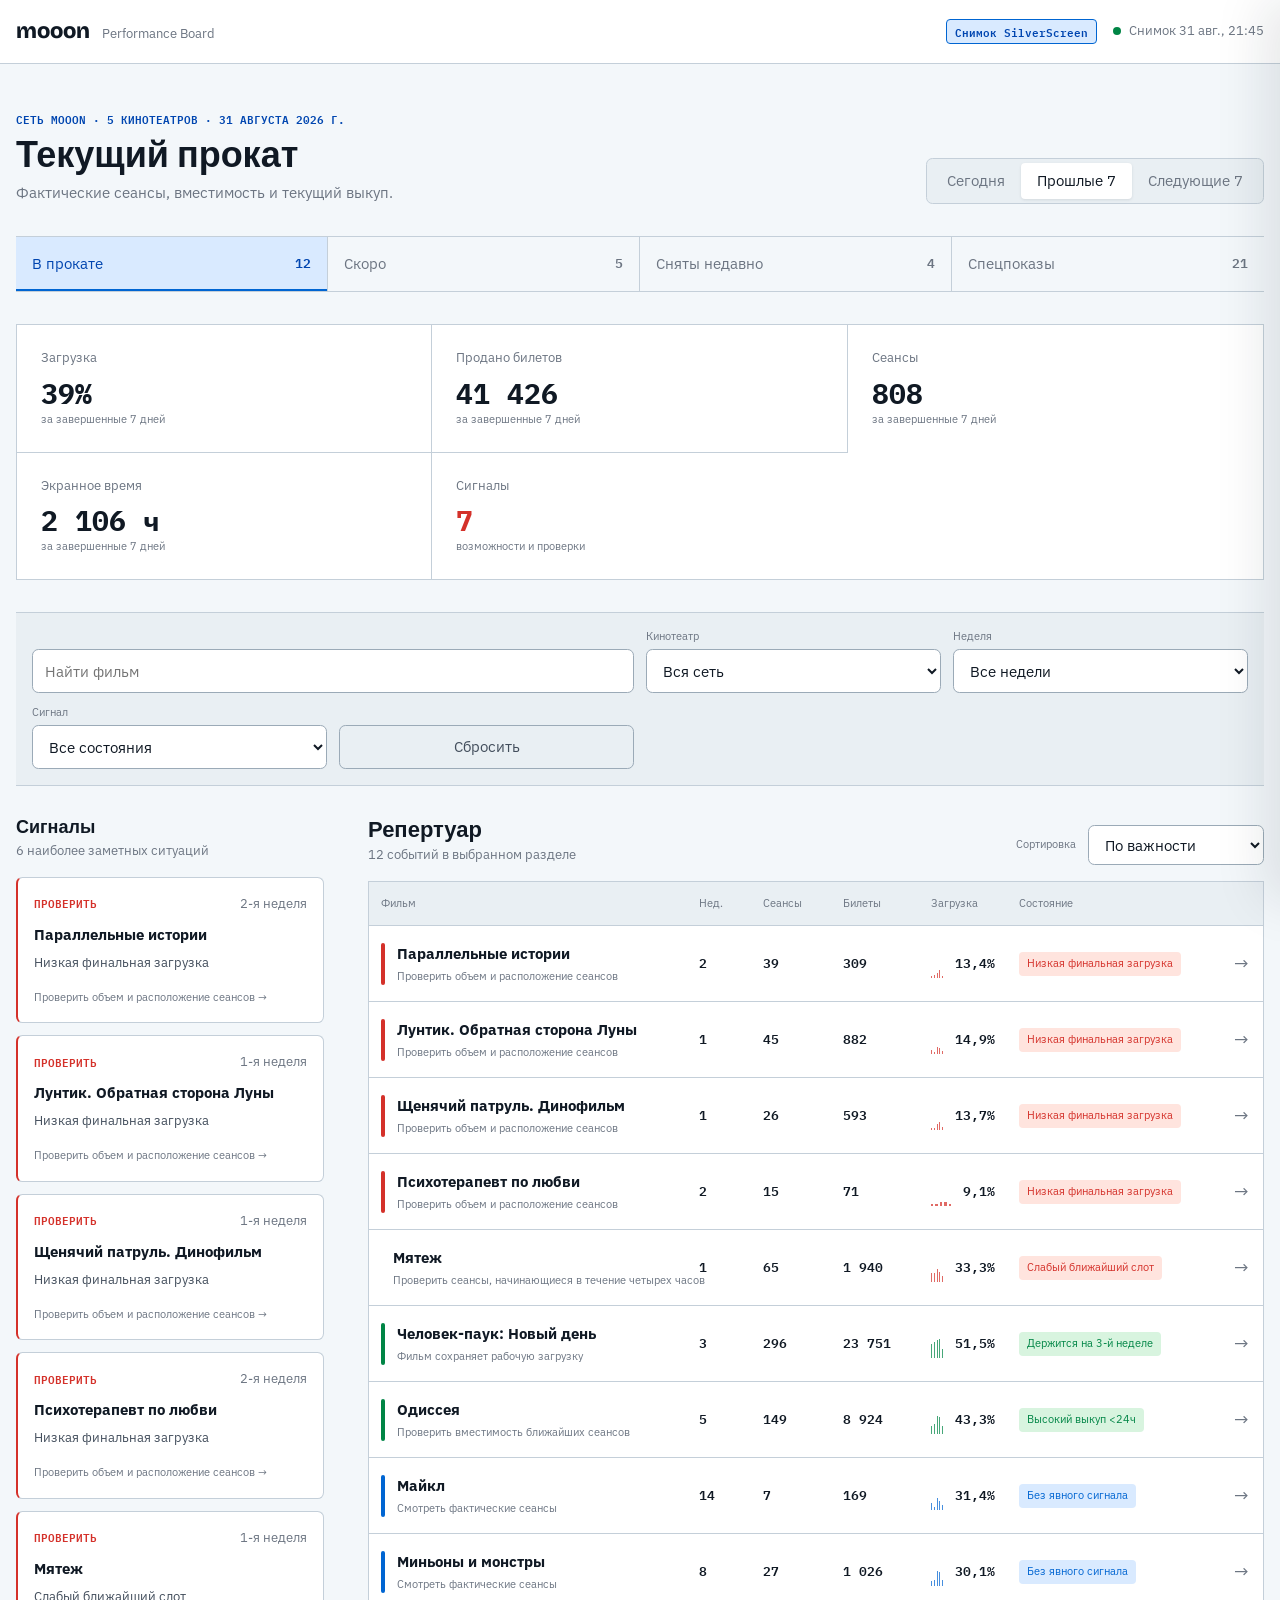
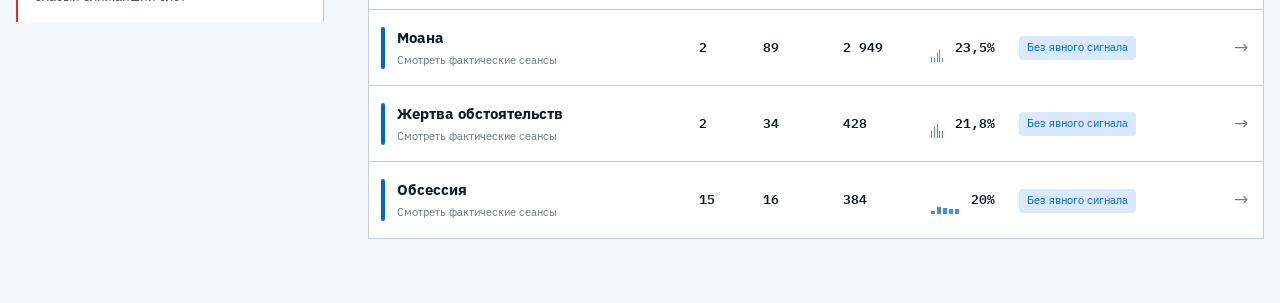
==== performance-board/index.html @ a85bedb2 "Publish current performance board" ====
<!doctype html>
<html lang="ru">
  <head>
    <meta charset="utf-8">
    <meta name="viewport" content="width=device-width,initial-scale=1,viewport-fit=cover">
    <meta name="robots" content="noindex,nofollow,noarchive">
    <meta name="theme-color" content="#f3f6f8">
    <link rel="icon" href="data:,">
    <title>Current Performance Board · mooon</title>
    <link rel="stylesheet" href="styles.css">
  </head>
  <body data-data-url="data/board.json">
    <header class="topbar">
      <a class="brand" href="./" aria-label="mooon · Current Performance Board">
        <strong>mooon</strong>
        <span>Performance Board</span>
      </a>
      <div class="topbar__context">
        <span class="demo-label">Снимок SilverScreen</span>
        <span class="freshness" id="freshness"><i aria-hidden="true"></i><span>Загрузка данных…</span></span>
      </div>
    </header>

    <main id="app" class="app-shell">
      <section id="board-view" class="view" aria-labelledby="board-title">
        <header class="page-head">
          <div>
            <p class="scope-line" id="scope-line">Сеть mooon · загрузка данных</p>
            <h1 id="board-title">Текущий прокат</h1>
            <p id="board-description">Фактические сеансы, вместимость и текущий выкуп.</p>
          </div>
          <div class="period-switch" role="group" aria-label="Период отчета">
            <button type="button" data-period="today">Сегодня</button>
            <button class="is-active" type="button" data-period="7d">Прошлые 7</button>
            <button type="button" data-period="next">Следующие 7</button>
          </div>
        </header>

        <nav class="catalog-tabs" id="catalog-tabs" aria-label="Состояние репертуара"></nav>

        <section class="metric-strip" id="network-metrics" aria-label="Сводка сети"></section>

        <section class="filter-bar" aria-label="Фильтры репертуара">
          <label class="search-field">
            <span class="sr-only">Найти фильм</span>
            <input id="search-input" type="search" placeholder="Найти фильм">
          </label>
          <label>
            <span>Кинотеатр</span>
            <select id="cinema-filter"></select>
          </label>
          <label>
            <span>Неделя</span>
            <select id="week-filter">
              <option value="">Все недели</option>
              <option value="1">Премьеры</option>
              <option value="2">2-я неделя</option>
              <option value="3+">3-я и позже</option>
            </select>
          </label>
          <label>
            <span>Сигнал</span>
            <select id="signal-filter">
              <option value="">Все состояния</option>
              <option value="critical">Требует решения</option>
              <option value="opportunity">Возможность</option>
              <option value="watch">Наблюдать</option>
              <option value="stable">Стабильно</option>
            </select>
          </label>
          <button class="reset-button" id="reset-filters" type="button">Сбросить</button>
        </section>

        <div class="board-layout">
          <aside class="decision-rail" aria-labelledby="decisions-title">
            <header class="section-head section-head--compact">
              <div>
                <h2 id="decisions-title">Сигналы</h2>
                <p id="decision-count">—</p>
              </div>
            </header>
            <div id="decision-list" class="decision-list"></div>
          </aside>

          <section class="portfolio" aria-labelledby="portfolio-title">
            <header class="section-head">
              <div>
                <h2 id="portfolio-title">Репертуар</h2>
                <p id="portfolio-count">—</p>
              </div>
              <label class="sort-control">
                <span>Сортировка</span>
                <select id="sort-filter">
                  <option value="priority">По важности</option>
                  <option value="occupancy">По загрузке</option>
                  <option value="tickets">По билетам</option>
                  <option value="screenHours">По экранному времени</option>
                </select>
              </label>
            </header>
            <div class="portfolio-table" id="portfolio-table" aria-live="polite"></div>
          </section>
        </div>
      </section>

      <section id="film-view" class="view" hidden aria-labelledby="film-title">
        <button class="back-button" id="back-to-board" type="button"><span aria-hidden="true">←</span> Весь репертуар</button>
        <header class="film-head" id="film-head"></header>
        <section class="metric-strip metric-strip--film" id="film-metrics" aria-label="Показатели фильма"></section>

        <div class="film-layout">
          <div class="film-primary">
            <section class="analysis-section" aria-labelledby="trend-title">
              <header class="section-head">
                <div>
                  <h2 id="trend-title">Финальная загрузка</h2>
                  <p>Завершенные сеансы по дням</p>
                </div>
              </header>
              <div class="trend-chart" id="trend-chart"></div>
            </section>

            <section class="analysis-section" aria-labelledby="cinema-title">
              <header class="section-head">
                <div>
                  <h2 id="cinema-title">Где фильм работает</h2>
                  <p>Разница между площадками</p>
                </div>
              </header>
              <div class="cinema-performance" id="cinema-performance"></div>
            </section>
          </div>

          <aside class="evidence-panel" aria-labelledby="evidence-title">
            <header class="section-head section-head--compact">
              <div>
                <h2 id="evidence-title">Вывод</h2>
                <p>Почему система это подсвечивает</p>
              </div>
            </header>
            <div id="evidence-content"></div>
          </aside>
        </div>

        <section class="analysis-section daypart-section" aria-labelledby="daypart-title">
          <header class="section-head">
            <div>
              <h2 id="daypart-title">Спрос по времени</h2>
              <p>Загрузка и объем сеансов по частям дня</p>
            </div>
          </header>
          <div class="daypart-grid" id="daypart-grid"></div>
        </section>

        <section class="analysis-section sessions-section" aria-labelledby="sessions-title">
          <header class="section-head">
            <div>
              <h2 id="sessions-title">Все сеансы</h2>
              <p id="sessions-caption">—</p>
            </div>
            <div class="session-tabs" role="tablist" aria-label="Состояние сеансов">
              <button class="is-active" type="button" data-session-state="all" role="tab">Все</button>
              <button type="button" data-session-state="upcoming" role="tab">Предстоящие</button>
              <button type="button" data-session-state="past" role="tab">Завершенные</button>
            </div>
          </header>
          <div class="session-table" id="session-table"></div>
        </section>
      </section>
    </main>

    <div class="drawer-backdrop" id="drawer-backdrop" hidden></div>
    <aside class="session-drawer" id="session-drawer" aria-labelledby="drawer-title" aria-hidden="true" inert>
      <header>
        <div>
          <span>Разбор сеанса</span>
          <h2 id="drawer-title">—</h2>
        </div>
        <button class="icon-button" id="close-drawer" type="button" aria-label="Закрыть">×</button>
      </header>
      <div id="drawer-content"></div>
    </aside>

    <script src="app.js"></script>
  </body>
</html>
---- performance-board/styles.css ----
/* Hallmark · pre-emit critique: P5 H5 E5 S5 R5 V5 */
/* Hallmark · genre: modern-minimal · macrostructure: Index-first control room · theme: operational ledger · tone: precise · anchor hue: cobalt · enrichment: none · nav: N9 · footer: none · contrast: pass (40–41) · slop: pass (42–45) · honest: pass (46, SilverScreen snapshot) · chrome: pass (47) · tokens: pass (48) · responsive: pass (34, 49–57) */
@import url("tokens.css");

* { box-sizing: border-box; }
[hidden] { display: none !important; }
html, body { overflow-x: clip; }
html { min-width: 320px; background: var(--color-paper); }
body {
  margin: 0;
  color: var(--color-ink);
  background: var(--color-paper);
  font: 400 var(--text-base)/1.45 var(--font-body);
  text-rendering: optimizeLegibility;
}
button, input, select { font: inherit; }
button, select { cursor: pointer; }
button:disabled, input:disabled, select:disabled { cursor: not-allowed; opacity: 0.55; }
button:focus-visible, input:focus-visible, select:focus-visible, [tabindex]:focus-visible {
  outline: var(--rule-strong) solid var(--color-focus);
  outline-offset: var(--space-3xs);
}
h1, h2, h3, p { margin-top: 0; }
h1, h2, h3 { min-width: 0; overflow-wrap: anywhere; font-style: normal; }
button { min-height: 2.75rem; transition: transform var(--dur-micro) var(--ease-out); }
button:active { transform: translateY(1px); }
button:disabled:active { transform: none; }
.sr-only { position: absolute; width: 1px; height: 1px; padding: 0; margin: -1px; overflow: clip; clip-path: inset(50%); white-space: nowrap; border: 0; }
.view { animation: view-in var(--dur-medium) var(--ease-out) both; }

.topbar {
  position: sticky;
  top: 0;
  z-index: var(--z-sticky);
  height: var(--topbar-height);
  display: flex;
  align-items: center;
  justify-content: space-between;
  gap: var(--space-md);
  padding-inline: max(var(--space-sm), calc((100% - var(--content-max)) / 2));
  background: var(--color-paper-raised);
  border-bottom: var(--rule-thin) solid var(--color-rule);
}
.brand { display: flex; align-items: baseline; gap: var(--space-xs); color: inherit; text-decoration: none; white-space: nowrap; }
.brand strong { font: 800 var(--text-lg)/1 var(--font-display); }
.brand span { color: var(--color-muted); font-size: var(--text-sm); }
.topbar__context { display: flex; align-items: center; gap: var(--space-sm); min-width: 0; }
.demo-label { padding: var(--space-3xs) var(--space-2xs); color: var(--color-accent-strong); background: var(--color-accent-soft); border: var(--rule-thin) solid var(--color-accent); border-radius: var(--radius-xs); font: 600 var(--text-xs)/1.4 var(--font-data); white-space: nowrap; }
.freshness { display: flex; align-items: center; gap: var(--space-2xs); color: var(--color-muted); font-size: var(--text-sm); white-space: nowrap; }
.freshness i { width: 0.5rem; height: 0.5rem; border-radius: 50%; background: var(--color-positive); }
.freshness.is-error i { background: var(--color-critical); }

.app-shell { width: min(calc(100% - 2rem), var(--content-max)); margin-inline: auto; padding: var(--space-xl) 0 var(--space-2xl); }
.page-head { display: flex; align-items: end; justify-content: space-between; gap: var(--space-lg); margin-bottom: var(--space-lg); }
.page-head h1 { margin-bottom: var(--space-2xs); font: 750 var(--text-2xl)/1 var(--font-display); }
.page-head p { margin-bottom: 0; color: var(--color-muted); }
.scope-line { margin-bottom: var(--space-xs) !important; color: var(--color-accent-strong) !important; font: 600 var(--text-xs)/1.3 var(--font-data); text-transform: uppercase; }
.period-switch, .session-tabs { display: inline-grid; grid-auto-flow: column; padding: var(--space-3xs); background: var(--color-paper-muted); border: var(--rule-thin) solid var(--color-rule); border-radius: var(--radius-sm); }
.period-switch button, .session-tabs button { min-height: 2.25rem; padding: 0 var(--space-sm); color: var(--color-muted); background: var(--color-transparent); border: 0; border-radius: var(--radius-xs); white-space: nowrap; transition: background-color var(--dur-short) var(--ease-out), color var(--dur-short) var(--ease-out), transform var(--dur-micro) var(--ease-out); }
.period-switch button:hover, .session-tabs button:hover { color: var(--color-ink); }
.period-switch button:active, .session-tabs button:active { transform: translateY(1px); }
.period-switch button.is-active, .session-tabs button.is-active { color: var(--color-ink); background: var(--color-paper-raised); box-shadow: 0 1px 3px var(--color-shadow); }

.catalog-tabs { display: grid; grid-template-columns: repeat(4, minmax(0, 1fr)); margin-bottom: var(--space-lg); border-top: var(--rule-thin) solid var(--color-rule); border-bottom: var(--rule-thin) solid var(--color-rule); }
.catalog-tab { display: flex; align-items: center; justify-content: space-between; gap: var(--space-sm); min-width: 0; padding: var(--space-sm); color: var(--color-muted); background: var(--color-transparent); border: 0; border-right: var(--rule-thin) solid var(--color-rule); white-space: nowrap; }
.catalog-tab:last-child { border-right: 0; }
.catalog-tab:hover { color: var(--color-ink); background: var(--color-paper-muted); }
.catalog-tab.is-active { color: var(--color-accent-strong); background: var(--color-accent-soft); box-shadow: inset 0 calc(var(--rule-strong) * -1) 0 var(--color-accent); }
.catalog-tab strong { font: 600 var(--text-sm)/1 var(--font-data); }

.metric-strip { display: grid; grid-template-columns: repeat(5, minmax(0, 1fr)); margin-bottom: var(--space-lg); background: var(--color-paper-raised); border: var(--rule-thin) solid var(--color-rule); }
.metric { min-width: 0; padding: var(--space-md); border-right: var(--rule-thin) solid var(--color-rule); }
.metric:last-child { border-right: 0; }
.metric-strip > .empty-state { grid-column: 1 / -1; }
.metric span, .metric small { display: block; color: var(--color-muted); }
.metric span { margin-bottom: var(--space-xs); font-size: var(--text-sm); }
.metric strong { display: block; margin-bottom: var(--space-3xs); font: 700 var(--text-xl)/1 var(--font-data); letter-spacing: 0; }
.metric small { font-size: var(--text-xs); }
.metric--critical strong { color: var(--color-critical); }

.filter-bar { display: grid; grid-template-columns: minmax(13rem, 1.5fr) repeat(3, minmax(10rem, 0.8fr)) auto; align-items: end; gap: var(--space-xs); margin-bottom: var(--space-lg); padding: var(--space-sm); background: var(--color-paper-muted); border-top: var(--rule-thin) solid var(--color-rule); border-bottom: var(--rule-thin) solid var(--color-rule); }
.filter-bar label { display: grid; gap: var(--space-3xs); min-width: 0; }
.filter-bar label > span { color: var(--color-muted); font-size: var(--text-xs); }
.filter-bar input, .filter-bar select, .sort-control select { width: 100%; min-width: 0; height: 2.75rem; padding: 0 var(--space-xs); color: var(--color-ink); background: var(--color-paper-raised); border: var(--rule-thin) solid var(--color-rule-strong); border-radius: var(--radius-sm); }
.filter-bar input:hover, .filter-bar select:hover, .sort-control select:hover { border-color: var(--color-accent); }
.search-field { align-self: end; }
.reset-button { padding: 0 var(--space-sm); color: var(--color-ink-soft); background: var(--color-transparent); border: var(--rule-thin) solid var(--color-rule-strong); border-radius: var(--radius-sm); white-space: nowrap; transition: border-color var(--dur-short) var(--ease-out), color var(--dur-short) var(--ease-out), transform var(--dur-micro) var(--ease-out); }
.reset-button:hover { color: var(--color-accent-strong); border-color: var(--color-accent); }
.reset-button:active { transform: translateY(1px); }

.board-layout { display: grid; grid-template-columns: var(--rail-width) minmax(0, 1fr); align-items: start; gap: var(--space-lg); }
.decision-rail { position: sticky; top: calc(var(--topbar-height) + var(--space-sm)); max-height: calc(100vh - var(--topbar-height) - var(--space-lg)); overflow: auto; padding-right: var(--space-xs); scrollbar-width: thin; }
.section-head { display: flex; align-items: end; justify-content: space-between; gap: var(--space-md); margin-bottom: var(--space-sm); }
.section-head h2 { margin-bottom: var(--space-3xs); font: 700 var(--text-lg)/1.1 var(--font-display); }
.section-head p { margin-bottom: 0; color: var(--color-muted); font-size: var(--text-sm); }
.section-head--compact h2 { font-size: var(--text-md); }
.decision-list { display: grid; gap: var(--space-xs); }
.decision-item { width: 100%; min-height: 0; padding: var(--space-sm); text-align: left; color: var(--color-ink); background: var(--color-paper-raised); border: var(--rule-thin) solid var(--color-rule); border-left: var(--rule-strong) solid var(--signal-color); border-radius: var(--radius-sm); transition: border-color var(--dur-short) var(--ease-out), transform var(--dur-micro) var(--ease-out); }
.decision-item:hover { border-color: var(--signal-color); }
.decision-item:active { transform: translateY(1px); }
.decision-item__meta { display: flex; align-items: center; justify-content: space-between; gap: var(--space-sm); margin-bottom: var(--space-xs); }
.decision-item__meta span { color: var(--signal-color); font: 600 var(--text-xs)/1.2 var(--font-data); text-transform: uppercase; }
.decision-item__meta small { color: var(--color-muted); }
.decision-item strong { display: block; margin-bottom: var(--space-2xs); font-size: var(--text-base); }
.decision-item p { margin-bottom: var(--space-xs); color: var(--color-ink-soft); font-size: var(--text-sm); }
.decision-item__action { color: var(--color-muted); font-size: var(--text-xs); }

.portfolio { min-width: 0; }
.sort-control { display: flex; align-items: center; gap: var(--space-xs); }
.sort-control span { color: var(--color-muted); font-size: var(--text-xs); }
.sort-control select { width: 11rem; height: 2.5rem; }
.portfolio-table { min-width: 0; background: var(--color-paper-raised); border: var(--rule-thin) solid var(--color-rule); }
.table-row { display: grid; grid-template-columns: minmax(13rem, 1.7fr) 4.5rem 5.5rem 6.5rem 6.5rem 5.5rem minmax(8.5rem, 1fr) 2.75rem; align-items: center; min-height: 4.75rem; border-bottom: var(--rule-thin) solid var(--color-rule); }
.table-row:last-child { border-bottom: 0; }
.table-row--head { min-height: 2.75rem; color: var(--color-muted); background: var(--color-paper-muted); font-size: var(--text-xs); }
.table-row > * { min-width: 0; padding: var(--space-xs); }
.table-row--film { position: relative; cursor: pointer; transition: background-color var(--dur-short) var(--ease-out); }
.table-row--film:hover, .table-row--film:focus-visible { background: var(--color-accent-soft); }
.film-cell { display: flex; align-items: center; gap: var(--space-xs); }
.signal-bar { width: 0.25rem; align-self: stretch; min-height: 2.5rem; background: var(--signal-color); border-radius: var(--radius-xs); }
.film-cell strong, .film-cell span { display: block; overflow: hidden; text-overflow: ellipsis; white-space: nowrap; }
.film-cell span { margin-top: var(--space-3xs); color: var(--color-muted); font-size: var(--text-xs); }
.data-cell { font: 600 var(--text-sm)/1.2 var(--font-data); }
.data-cell small { display: block; margin-top: var(--space-3xs); color: var(--color-muted); font: 400 var(--text-xs)/1.2 var(--font-body); }
.trend-cell { display: flex; align-items: center; gap: var(--space-xs); }
.mini-trend { display: flex; align-items: end; gap: 2px; width: 3rem; height: 1.75rem; }
.mini-trend i { flex: 1; min-height: 2px; height: var(--bar); background: var(--signal-color); opacity: 0.72; }
.signal-pill { display: inline-flex; align-items: center; max-width: 100%; padding: var(--space-3xs) var(--space-2xs); color: var(--signal-color); background: var(--signal-soft); border-radius: var(--radius-xs); font-size: var(--text-xs); white-space: nowrap; overflow: hidden; text-overflow: ellipsis; }
.row-arrow { color: var(--color-muted); font-size: var(--text-md); text-align: center; }
.empty-state { padding: var(--space-xl); color: var(--color-muted); text-align: center; }
.empty-state strong { display: block; margin-bottom: var(--space-2xs); color: var(--color-ink); }

.back-button { margin-bottom: var(--space-md); padding: 0; color: var(--color-accent-strong); background: var(--color-transparent); border: 0; font-weight: 600; white-space: nowrap; }
.back-button span { margin-right: var(--space-2xs); }
.back-button:hover { color: var(--color-accent); }
.film-head { display: flex; align-items: end; justify-content: space-between; gap: var(--space-lg); margin-bottom: var(--space-lg); padding-bottom: var(--space-md); border-bottom: var(--rule-strong) solid var(--color-ink); }
.film-head__title { min-width: 0; }
.film-head__title > span { display: block; margin-bottom: var(--space-xs); color: var(--color-muted); font: 600 var(--text-xs)/1.3 var(--font-data); text-transform: uppercase; }
.film-head h1 { max-width: 22ch; margin-bottom: var(--space-2xs); font: 750 var(--text-2xl)/1 var(--font-display); }
.film-head p { margin-bottom: 0; color: var(--color-muted); }
.recommendation { max-width: 30rem; padding: var(--space-sm) var(--space-md); background: var(--signal-soft); border-left: var(--rule-strong) solid var(--signal-color); }
.recommendation span { display: block; margin-bottom: var(--space-2xs); color: var(--signal-color); font: 600 var(--text-xs)/1.3 var(--font-data); text-transform: uppercase; }
.recommendation strong { font-size: var(--text-base); }
.metric-strip--film { grid-template-columns: repeat(6, minmax(0, 1fr)); }
.film-layout { display: grid; grid-template-columns: minmax(0, 1fr) minmax(18rem, 0.34fr); align-items: start; gap: var(--space-lg); }
.film-primary { min-width: 0; }
.analysis-section { margin-bottom: var(--space-xl); }
.trend-chart { height: 16rem; display: grid; grid-template-columns: repeat(var(--columns, 7), minmax(0, 1fr)); align-items: end; gap: var(--space-xs); padding: var(--space-md) var(--space-md) 0; background: repeating-linear-gradient(to top, var(--color-rule) 0, var(--color-rule) 1px, var(--color-transparent) 1px, var(--color-transparent) 25%); border: var(--rule-thin) solid var(--color-rule); border-top: 0; }
.trend-column { height: 100%; display: grid; grid-template-rows: 1fr auto; align-items: end; gap: var(--space-xs); }
.trend-column__bar { position: relative; min-height: 0.5rem; height: var(--height); background: var(--color-accent); }
.trend-column__bar strong { position: absolute; top: -1.6rem; left: 50%; transform: translateX(-50%); font: 600 var(--text-xs)/1 var(--font-data); }
.trend-column span { padding-bottom: var(--space-xs); color: var(--color-muted); font-size: var(--text-xs); text-align: center; }
.trend-column span small { display: block; margin-top: var(--space-3xs); font-size: var(--text-xs); }
.cinema-performance { background: var(--color-paper-raised); border: var(--rule-thin) solid var(--color-rule); }
.cinema-row { display: grid; grid-template-columns: minmax(9rem, 1fr) minmax(10rem, 1.6fr) 5rem 7rem; align-items: center; min-height: 4rem; border-bottom: var(--rule-thin) solid var(--color-rule); }
.cinema-row:last-child { border-bottom: 0; }
.cinema-row > * { min-width: 0; padding: var(--space-sm); }
.cinema-row strong { font-size: var(--text-sm); }
.cinema-row__meter { height: 0.5rem; background: var(--color-paper-strong); }
.cinema-row__meter i { display: block; width: var(--meter); height: var(--space-2xs); background: var(--color-accent); }
.cinema-row__value { font: 600 var(--text-sm)/1 var(--font-data); text-align: right; }
.cinema-row__meta { color: var(--color-muted); font-size: var(--text-xs); text-align: right; }
.evidence-panel { position: sticky; top: calc(var(--topbar-height) + var(--space-sm)); padding: var(--space-md); background: var(--color-paper-raised); border: var(--rule-thin) solid var(--color-rule); border-top: 0.25rem solid var(--signal-color); }
.evidence-call { margin-bottom: var(--space-md); padding-bottom: var(--space-md); border-bottom: var(--rule-thin) solid var(--color-rule); }
.evidence-call span { display: block; margin-bottom: var(--space-2xs); color: var(--signal-color); font: 600 var(--text-xs)/1.3 var(--font-data); text-transform: uppercase; }
.evidence-call strong { font-size: var(--text-md); line-height: 1.3; }
.evidence-list { display: grid; gap: var(--space-sm); margin: 0; padding: 0; list-style: none; }
.evidence-list li { position: relative; padding-left: var(--space-md); color: var(--color-ink-soft); font-size: var(--text-sm); }
.evidence-list li::before { content: ""; position: absolute; top: 0.5rem; left: 0; width: 0.5rem; height: var(--rule-strong); background: var(--signal-color); }
.confidence { margin: var(--space-md) 0 0; padding-top: var(--space-sm); color: var(--color-muted); border-top: var(--rule-thin) solid var(--color-rule); font-size: var(--text-xs); }
.daypart-grid { display: grid; grid-template-columns: repeat(4, minmax(0, 1fr)); border: var(--rule-thin) solid var(--color-rule); }
.daypart { min-width: 0; padding: var(--space-md); background: var(--color-paper-raised); border-right: var(--rule-thin) solid var(--color-rule); }
.daypart:last-child { border-right: 0; }
.daypart__head { display: flex; justify-content: space-between; gap: var(--space-xs); margin-bottom: var(--space-lg); }
.daypart__head span { color: var(--color-muted); font-size: var(--text-xs); }
.daypart strong { display: block; font: 700 var(--text-xl)/1 var(--font-data); }
.daypart__meter { height: 0.5rem; margin: var(--space-sm) 0 var(--space-xs); background: var(--color-paper-strong); }
.daypart__meter i { display: block; width: var(--meter); height: 100%; background: var(--meter-color); }
.daypart small { color: var(--color-muted); }

.session-table { background: var(--color-paper-raised); border: var(--rule-thin) solid var(--color-rule); }
.session-row { position: relative; display: grid; grid-template-columns: 6rem minmax(10rem, 1.4fr) 8rem 7rem minmax(9rem, 1fr) 7rem 2.75rem; align-items: center; min-height: 4.25rem; border-bottom: var(--rule-thin) solid var(--color-rule); cursor: pointer; transition: background-color var(--dur-short) var(--ease-out); }
.session-row:last-child { border-bottom: 0; }
.session-row--head { min-height: 2.5rem; color: var(--color-muted); background: var(--color-paper-muted); font-size: var(--text-xs); cursor: default; }
.session-row:not(.session-row--head):hover, .session-row:not(.session-row--head):focus-visible { background: var(--color-accent-soft); }
.session-row:not(.session-row--head):active, .table-row--film:active { transform: translateY(1px); }
.session-row > * { min-width: 0; padding: var(--space-xs); }
.session-time strong, .session-time span { display: block; }
.session-time strong { font: 700 var(--text-md)/1 var(--font-data); }
.session-time span, .session-meta { margin-top: var(--space-3xs); color: var(--color-muted); font-size: var(--text-xs); }
.session-occupancy { font: 700 var(--text-md)/1 var(--font-data); color: var(--zone-color); }
.session-meter { height: 0.5rem; background: var(--color-paper-strong); }
.session-meter i { display: block; width: var(--meter); height: var(--space-2xs); background: var(--zone-color); }
.session-status { display: inline-flex; align-items: center; gap: var(--space-2xs); color: var(--zone-color); font-size: var(--text-xs); }
.session-status i { width: 0.45rem; height: 0.45rem; border-radius: 50%; background: var(--zone-color); }

.drawer-backdrop { position: fixed; inset: 0; z-index: calc(var(--z-drawer) - 1); background: var(--color-overlay); }
.session-drawer { position: fixed; top: 0; right: 0; z-index: var(--z-drawer); width: min(30rem, 100%); height: 100dvh; overflow: auto; padding: var(--space-lg); background: var(--color-paper-raised); box-shadow: -1rem 0 3rem var(--color-shadow); transform: translateX(100%); transition: transform var(--dur-medium) var(--ease-out); }
.session-drawer.is-open { transform: translateX(0); }
.session-drawer > header { display: flex; align-items: start; justify-content: space-between; gap: var(--space-md); margin-bottom: var(--space-lg); padding-bottom: var(--space-md); border-bottom: var(--rule-thin) solid var(--color-rule); }
.session-drawer header span { color: var(--color-muted); font-size: var(--text-xs); }
.session-drawer h2 { margin: var(--space-2xs) 0 0; font: 700 var(--text-lg)/1.1 var(--font-display); }
.icon-button { width: 2.75rem; padding: 0; color: var(--color-ink-soft); background: var(--color-paper-muted); border: var(--rule-thin) solid var(--color-rule); border-radius: var(--radius-sm); font-size: var(--text-lg); }
.icon-button:hover { color: var(--color-critical); border-color: var(--color-critical); }
.drawer-summary { display: grid; grid-template-columns: repeat(2, minmax(0, 1fr)); margin-bottom: var(--space-lg); border: var(--rule-thin) solid var(--color-rule); }
.drawer-summary div { padding: var(--space-sm); border-right: var(--rule-thin) solid var(--color-rule); border-bottom: var(--rule-thin) solid var(--color-rule); }
.drawer-summary div:nth-child(even) { border-right: 0; }
.drawer-summary div:nth-last-child(-n + 2) { border-bottom: 0; }
.drawer-summary span, .drawer-summary strong { display: block; }
.drawer-summary span { margin-bottom: var(--space-2xs); color: var(--color-muted); font-size: var(--text-xs); }
.drawer-summary strong { font: 600 var(--text-md)/1.2 var(--font-data); }
.drawer-note { padding: var(--space-md); background: var(--signal-soft); border-left: var(--rule-strong) solid var(--signal-color); }
.drawer-note span { display: block; margin-bottom: var(--space-2xs); color: var(--signal-color); font: 600 var(--text-xs)/1.3 var(--font-data); text-transform: uppercase; }
.drawer-note p { margin-bottom: 0; }
.snapshot-note { margin-top: var(--space-lg); color: var(--color-muted); font-size: var(--text-xs); }

@keyframes view-in { from { opacity: 0; transform: translateY(6px); } to { opacity: 1; transform: none; } }

@media (max-width: 80rem) {
  .metric-strip { grid-template-columns: repeat(3, minmax(0, 1fr)); }
  .metric:nth-child(3) { border-right: 0; }
  .metric:nth-child(n + 4) { border-top: var(--rule-thin) solid var(--color-rule); }
  .filter-bar { grid-template-columns: repeat(4, minmax(0, 1fr)); }
  .search-field { grid-column: span 2; }
  .reset-button { grid-column: span 1; }
  .table-row { grid-template-columns: minmax(12rem, 1.5fr) 4rem 5rem 5.5rem 5.5rem minmax(8rem, 1fr) 2.75rem; }
  .table-row > :nth-child(5) { display: none; }
  .metric-strip--film { grid-template-columns: repeat(3, minmax(0, 1fr)); }
}

@media (max-width: 64rem) {
  .board-layout, .film-layout { grid-template-columns: minmax(0, 1fr); }
  .decision-rail, .evidence-panel { position: static; max-height: none; padding-right: 0; }
  .decision-list { grid-template-columns: repeat(2, minmax(0, 1fr)); }
  .film-layout .evidence-panel { grid-row: 1; }
  .filter-bar { grid-template-columns: repeat(3, minmax(0, 1fr)); }
  .search-field { grid-column: span 2; }
  .table-row { grid-template-columns: minmax(12rem, 1.5fr) 4rem 5.5rem 5.5rem minmax(8rem, 1fr) 2.75rem; }
  .table-row > :nth-child(4) { display: none; }
  .session-row { grid-template-columns: 5.5rem minmax(9rem, 1.3fr) 7rem 6rem minmax(8rem, 1fr) 2.75rem; }
  .session-row > :nth-child(4) { display: none; }
}

@media (max-width: 48rem) {
  .app-shell { width: min(calc(100% - 1.5rem), var(--content-max)); padding-top: var(--space-lg); }
  .topbar { padding-inline: var(--space-xs); }
  .brand span, .freshness { display: none; }
  .page-head, .film-head, .section-head { align-items: stretch; flex-direction: column; }
  .catalog-tabs { grid-template-columns: repeat(2, minmax(0, 1fr)); }
  .catalog-tab:nth-child(2) { border-right: 0; }
  .catalog-tab:nth-child(n + 3) { border-top: var(--rule-thin) solid var(--color-rule); }
  .period-switch { width: 100%; grid-auto-flow: column; grid-auto-columns: minmax(0, 1fr); }
  .period-switch button { padding-inline: var(--space-2xs); }
  .metric-strip, .metric-strip--film { grid-template-columns: repeat(2, minmax(0, 1fr)); }
  .metric, .metric:nth-child(3) { border-right: var(--rule-thin) solid var(--color-rule); border-top: var(--rule-thin) solid var(--color-rule); }
  .metric:nth-child(-n + 2) { border-top: 0; }
  .metric:nth-child(even) { border-right: 0; }
  .filter-bar { grid-template-columns: repeat(2, minmax(0, 1fr)); }
  .search-field { grid-column: span 2; }
  .reset-button { grid-column: span 2; }
  .decision-list { grid-template-columns: minmax(0, 1fr); }
  .portfolio-table { border: 0; background: var(--color-transparent); }
  .table-row--head { display: none; }
  .table-row--film { grid-template-columns: minmax(0, 1fr) auto; gap: var(--space-xs); margin-bottom: var(--space-xs); padding: var(--space-sm); background: var(--color-paper-raised); border: var(--rule-thin) solid var(--color-rule); border-left: 0.25rem solid var(--signal-color); border-radius: var(--radius-sm); }
  .table-row--film > * { display: block !important; padding: 0; }
  .table-row--film .film-cell { grid-column: 1 / 3; display: flex !important; }
  .table-row--film .signal-bar { display: none !important; }
  .table-row--film > :nth-child(2)::before { content: "Неделя "; color: var(--color-muted); font-family: var(--font-body); font-weight: 400; }
  .table-row--film > :nth-child(3)::before { content: "Сеансы "; color: var(--color-muted); font-family: var(--font-body); font-weight: 400; }
  .table-row--film > :nth-child(4), .table-row--film > :nth-child(5) { display: none !important; }
  .table-row--film .trend-cell { display: flex !important; }
  .table-row--film .row-arrow { position: absolute; right: var(--space-sm); top: var(--space-sm); }
  .film-head h1 { font-size: var(--text-xl); }
  .recommendation { max-width: none; }
  .trend-chart { height: 13rem; padding-inline: var(--space-xs); gap: var(--space-3xs); }
  .trend-column__bar strong { font-size: 0.625rem; }
  .cinema-row { grid-template-columns: minmax(7rem, 1fr) minmax(7rem, 1.2fr) 4rem; }
  .cinema-row > :last-child { display: none; }
  .daypart-grid { grid-template-columns: repeat(2, minmax(0, 1fr)); }
  .daypart:nth-child(2) { border-right: 0; }
  .daypart:nth-child(n + 3) { border-top: var(--rule-thin) solid var(--color-rule); }
  .sessions-section .section-head { gap: var(--space-sm); }
  .session-tabs { width: 100%; grid-auto-columns: minmax(0, 1fr); }
  .session-tabs button { padding-inline: var(--space-2xs); }
  .session-table { border: 0; background: var(--color-transparent); }
  .session-row--head { display: none; }
  .session-row:not(.session-row--head) { grid-template-columns: minmax(0, 1fr) auto; gap: var(--space-sm); margin-bottom: var(--space-xs); padding: var(--space-sm); background: var(--color-paper-raised); border: var(--rule-thin) solid var(--color-rule); border-left: var(--rule-strong) solid var(--zone-color); border-radius: var(--radius-sm); }
  .session-row:not(.session-row--head) > * { padding: 0; }
  .session-row:not(.session-row--head) .session-time { grid-column: 1; }
  .session-row:not(.session-row--head) > :nth-child(2) { grid-column: 1; }
  .session-row:not(.session-row--head) > :nth-child(3) { position: absolute; right: var(--space-sm); top: var(--space-sm); }
  .session-row:not(.session-row--head) > :nth-child(4), .session-row:not(.session-row--head) > :nth-child(5), .session-row:not(.session-row--head) > :nth-child(6) { display: none; }
  .session-row:not(.session-row--head) > :last-child { grid-column: 2; grid-row: 1 / 3; align-self: center; }
}

@media (max-width: 24rem) {
  .metric-strip, .metric-strip--film, .filter-bar, .daypart-grid { grid-template-columns: minmax(0, 1fr); }
  .metric, .metric:nth-child(3), .metric:nth-child(even) { border-right: 0; border-top: var(--rule-thin) solid var(--color-rule); }
  .metric:first-child { border-top: 0; }
  .search-field, .reset-button { grid-column: span 1; }
  .daypart { border-right: 0; border-top: var(--rule-thin) solid var(--color-rule); }
  .daypart:first-child { border-top: 0; }
  .period-switch button, .session-tabs button { font-size: var(--text-xs); }
}

@media (prefers-reduced-motion: reduce) {
  *, *::before, *::after { scroll-behavior: auto !important; animation-duration: 0.01ms !important; animation-iteration-count: 1 !important; transition-duration: 0.01ms !important; }
}
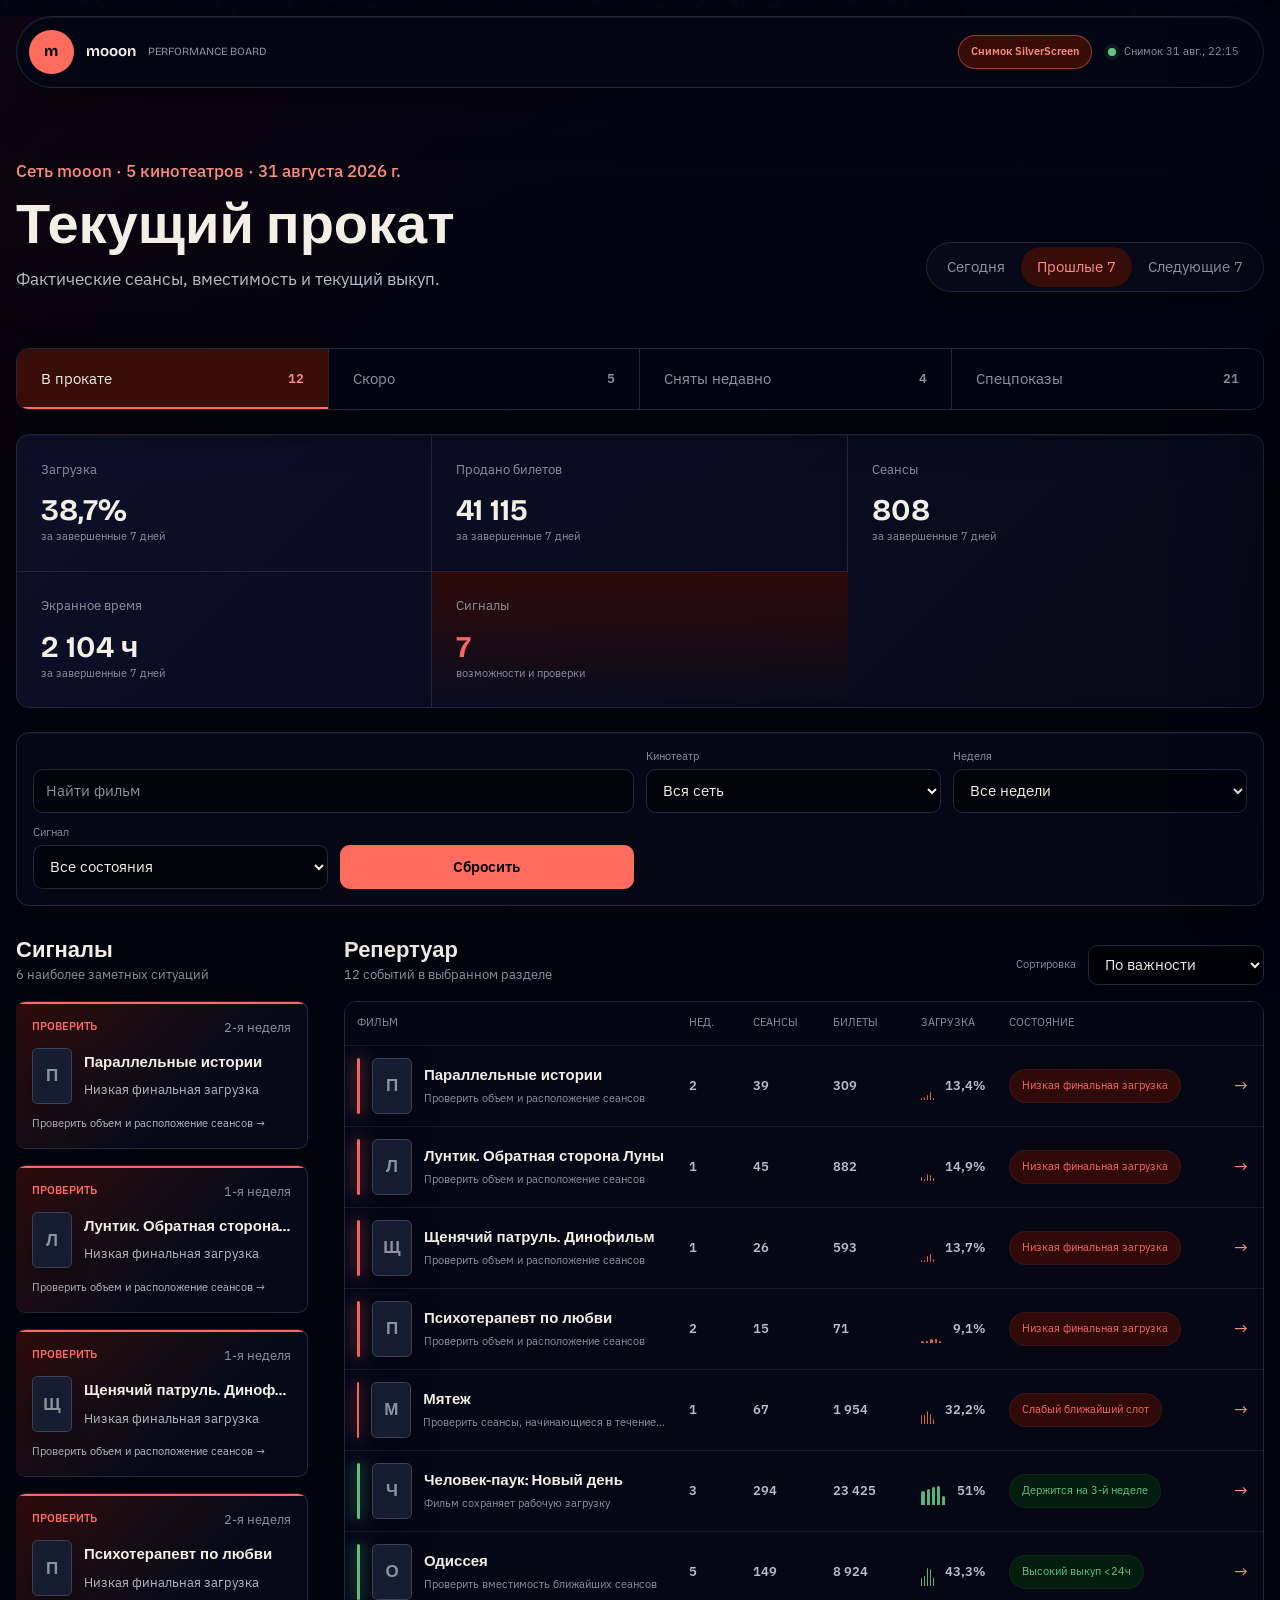
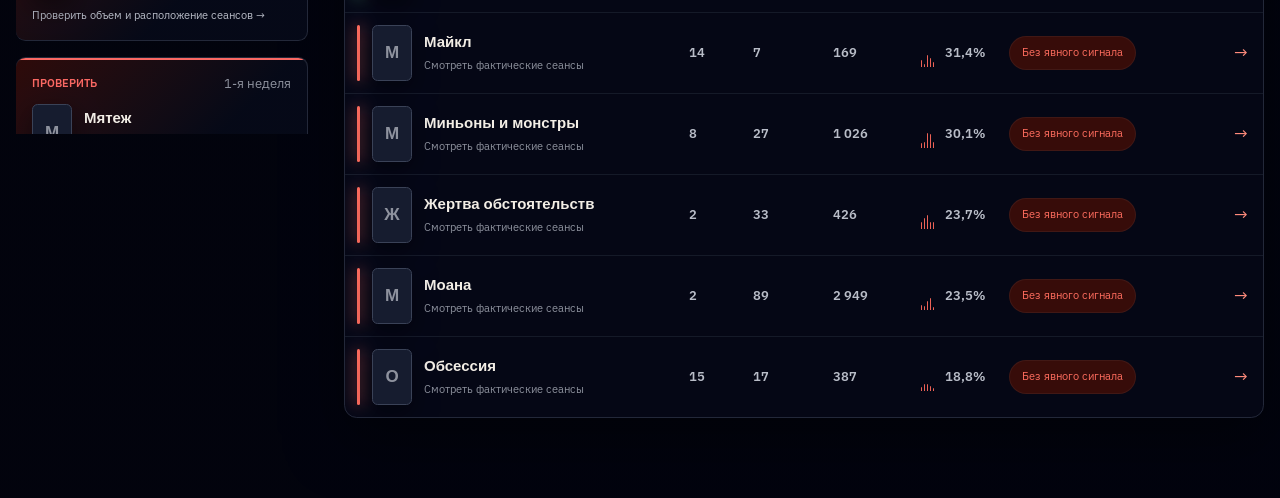
==== commit 0cd5cb3b: "Publish performance board redesign" ====
--- a/performance-board/index.html
+++ b/performance-board/index.html
@@ -4,10 +4,11 @@
     <meta charset="utf-8">
     <meta name="viewport" content="width=device-width,initial-scale=1,viewport-fit=cover">
     <meta name="robots" content="noindex,nofollow,noarchive">
-    <meta name="theme-color" content="#f3f6f8">
+    <meta name="theme-color" content="#0d1019">
     <link rel="icon" href="data:,">
     <title>Current Performance Board · mooon</title>
     <link rel="stylesheet" href="styles.css">
+    <link rel="stylesheet" href="market-theme.css">
   </head>
   <body data-data-url="data/board.json">
     <header class="topbar">
--- a/performance-board/styles.css
+++ b/performance-board/styles.css
@@ -101,9 +101,18 @@
 .decision-item__meta { display: flex; align-items: center; justify-content: space-between; gap: var(--space-sm); margin-bottom: var(--space-xs); }
 .decision-item__meta span { color: var(--signal-color); font: 600 var(--text-xs)/1.2 var(--font-data); text-transform: uppercase; }
 .decision-item__meta small { color: var(--color-muted); }
-.decision-item strong { display: block; margin-bottom: var(--space-2xs); font-size: var(--text-base); }
-.decision-item p { margin-bottom: var(--space-xs); color: var(--color-ink-soft); font-size: var(--text-sm); }
+.decision-item__body { display: flex; align-items: center; gap: var(--space-xs); min-width: 0; margin-bottom: var(--space-xs); }
+.decision-item__copy { min-width: 0; }
+.decision-item__copy strong, .decision-item__copy > span { display: block; overflow: hidden; text-overflow: ellipsis; }
+.decision-item__copy strong { margin-bottom: var(--space-2xs); font-size: var(--text-base); white-space: nowrap; }
+.decision-item__copy > span { color: var(--color-ink-soft); font-size: var(--text-sm); white-space: nowrap; }
 .decision-item__action { color: var(--color-muted); font-size: var(--text-xs); }
+
+.poster { position: relative; flex: 0 0 auto; display: inline-grid; place-items: center; overflow: hidden; color: var(--color-muted); background: var(--color-paper-strong); border: var(--rule-thin) solid var(--color-rule); border-radius: var(--radius-xs); }
+.poster--small { width: 2.5rem; height: 3.5rem; }
+.poster--large { width: 6.75rem; height: 9.5rem; }
+.poster__fallback { font: 700 var(--text-md)/1 var(--font-display); }
+.poster img { position: absolute; inset: 0; width: 100%; height: 100%; object-fit: cover; }
 
 .portfolio { min-width: 0; }
 .sort-control { display: flex; align-items: center; gap: var(--space-xs); }
@@ -118,8 +127,9 @@
 .table-row--film:hover, .table-row--film:focus-visible { background: var(--color-accent-soft); }
 .film-cell { display: flex; align-items: center; gap: var(--space-xs); }
 .signal-bar { width: 0.25rem; align-self: stretch; min-height: 2.5rem; background: var(--signal-color); border-radius: var(--radius-xs); }
-.film-cell strong, .film-cell span { display: block; overflow: hidden; text-overflow: ellipsis; white-space: nowrap; }
-.film-cell span { margin-top: var(--space-3xs); color: var(--color-muted); font-size: var(--text-xs); }
+.film-cell > div { min-width: 0; }
+.film-cell strong, .film-cell > div > span { display: block; overflow: hidden; text-overflow: ellipsis; white-space: nowrap; }
+.film-cell > div > span { margin-top: var(--space-3xs); color: var(--color-muted); font-size: var(--text-xs); }
 .data-cell { font: 600 var(--text-sm)/1.2 var(--font-data); }
 .data-cell small { display: block; margin-top: var(--space-3xs); color: var(--color-muted); font: 400 var(--text-xs)/1.2 var(--font-body); }
 .trend-cell { display: flex; align-items: center; gap: var(--space-xs); }
@@ -134,6 +144,7 @@
 .back-button span { margin-right: var(--space-2xs); }
 .back-button:hover { color: var(--color-accent); }
 .film-head { display: flex; align-items: end; justify-content: space-between; gap: var(--space-lg); margin-bottom: var(--space-lg); padding-bottom: var(--space-md); border-bottom: var(--rule-strong) solid var(--color-ink); }
+.film-head__identity { display: flex; align-items: end; gap: var(--space-md); min-width: 0; }
 .film-head__title { min-width: 0; }
 .film-head__title > span { display: block; margin-bottom: var(--space-xs); color: var(--color-muted); font: 600 var(--text-xs)/1.3 var(--font-data); text-transform: uppercase; }
 .film-head h1 { max-width: 22ch; margin-bottom: var(--space-2xs); font: 750 var(--text-2xl)/1 var(--font-display); }
@@ -246,6 +257,8 @@
   .topbar { padding-inline: var(--space-xs); }
   .brand span, .freshness { display: none; }
   .page-head, .film-head, .section-head { align-items: stretch; flex-direction: column; }
+  .film-head__identity { align-items: center; }
+  .film-head .poster--large { width: 5rem; height: 7rem; }
   .catalog-tabs { grid-template-columns: repeat(2, minmax(0, 1fr)); }
   .catalog-tab:nth-child(2) { border-right: 0; }
   .catalog-tab:nth-child(n + 3) { border-top: var(--rule-thin) solid var(--color-rule); }
--- a/performance-board/market-theme.css
+++ b/performance-board/market-theme.css
@@ -0,0 +1,699 @@
+/* Hallmark · macrostructure: Instrument-led control room · theme: studied-DNA (source: https://market.cinemalab.io/dashboard/) · tone: cinematic executive · anchor hue: warm coral · nav: N5 · footer: none · contrast: pass (40–41) · slop: pass (42–45) · honest: pass (46) · chrome: pass (47) · tokens: pass (48) · responsive: pass (49) · mobile: pass (34, 49, 50–57) */
+/* Hallmark · pre-emit critique: P5 H5 E5 S5 R5 V4 */
+
+body {
+  min-height: 100vh;
+  background:
+    linear-gradient(135deg, var(--color-canvas-warm), transparent 34rem),
+    linear-gradient(180deg, var(--color-canvas-top), var(--color-paper) 26rem);
+}
+
+body::before {
+  content: "";
+  position: fixed;
+  inset: 0;
+  z-index: -1;
+  pointer-events: none;
+  opacity: 0.16;
+  background-image: url("data:image/svg+xml,%3Csvg viewBox='0 0 180 180' xmlns='http://www.w3.org/2000/svg'%3E%3Cfilter id='n'%3E%3CfeTurbulence type='fractalNoise' baseFrequency='.9' numOctaves='2' stitchTiles='stitchTiles'/%3E%3C/filter%3E%3Crect width='100%25' height='100%25' filter='url(%23n)' opacity='.16'/%3E%3C/svg%3E");
+}
+
+.topbar {
+  top: 1rem;
+  width: min(calc(100% - 2rem), var(--content-max));
+  height: var(--topbar-height);
+  margin: 1rem auto 0;
+  padding: var(--space-2xs) var(--space-xs);
+  border: var(--rule-thin) solid var(--color-rule);
+  border-radius: var(--radius-pill);
+  background: var(--color-nav-surface);
+  box-shadow: 0 1rem 3rem var(--color-shadow), inset 0 1px 0 var(--color-surface-highlight);
+  backdrop-filter: blur(18px);
+}
+
+.brand {
+  align-items: center;
+  gap: var(--space-xs);
+  font-family: var(--font-display);
+}
+
+.brand::before {
+  content: "m";
+  width: 2.8rem;
+  height: 2.8rem;
+  display: grid;
+  place-items: center;
+  flex: 0 0 auto;
+  color: var(--color-accent-ink);
+  background: var(--color-accent);
+  border-radius: 50%;
+  font: 700 0.95rem/1 var(--font-display);
+}
+
+.brand strong {
+  font-size: var(--text-base);
+  font-weight: 650;
+}
+
+.brand span {
+  color: var(--color-muted);
+  font-size: var(--text-xs);
+  text-transform: uppercase;
+}
+
+.demo-label {
+  padding: var(--space-2xs) var(--space-xs);
+  color: var(--color-accent-strong);
+  background: var(--color-accent-soft);
+  border-color: var(--color-accent-border);
+  border-radius: var(--radius-pill);
+  font-family: var(--font-body);
+  text-transform: none;
+}
+
+.freshness {
+  padding-right: var(--space-xs);
+  color: var(--color-muted);
+  font-size: var(--text-xs);
+}
+
+.freshness i {
+  box-shadow: 0 0 0 var(--space-3xs) var(--color-status-halo);
+}
+
+.app-shell {
+  padding: var(--space-xl) 0 var(--space-2xl);
+}
+
+.page-head {
+  min-height: 11rem;
+  align-items: end;
+  margin-bottom: var(--space-md);
+  padding: var(--space-md) 0 var(--space-lg);
+}
+
+.scope-line {
+  margin-bottom: var(--space-sm) !important;
+  color: var(--color-accent-strong) !important;
+  font-family: var(--font-body);
+  font-weight: 500;
+  text-transform: none;
+}
+
+.page-head h1 {
+  max-width: 13ch;
+  margin-bottom: var(--space-sm);
+  color: var(--color-ink);
+  font: 650 var(--text-2xl)/0.95 var(--font-display);
+  letter-spacing: 0;
+}
+
+.page-head p {
+  max-width: 60ch;
+  color: var(--color-ink-soft);
+  font-size: var(--text-md);
+}
+
+.period-switch,
+.session-tabs {
+  padding: var(--space-3xs);
+  background: var(--color-paper-raised);
+  border-color: var(--color-rule);
+  border-radius: var(--radius-pill);
+  box-shadow: 0 0.75rem 2rem var(--color-shadow);
+}
+
+.period-switch button,
+.session-tabs button {
+  min-height: 2.5rem;
+  border-radius: var(--radius-pill);
+}
+
+.period-switch button:hover,
+.session-tabs button:hover {
+  background: var(--color-paper-strong);
+}
+
+.period-switch button.is-active,
+.session-tabs button.is-active {
+  color: var(--color-accent-strong);
+  background: var(--color-accent-soft);
+  box-shadow: none;
+}
+
+.catalog-tabs {
+  overflow: hidden;
+  margin-bottom: var(--space-md);
+  background: var(--color-nav-panel);
+  border: var(--rule-thin) solid var(--color-rule);
+  border-radius: var(--radius-md);
+  box-shadow: 0 1rem 2.5rem var(--color-shadow);
+  backdrop-filter: blur(12px);
+}
+
+.catalog-tab {
+  min-height: 3.75rem;
+  padding: var(--space-sm) var(--space-md);
+  border-right-color: var(--color-rule);
+}
+
+.catalog-tab:hover {
+  color: var(--color-ink);
+  background: var(--color-paper-raised);
+}
+
+.catalog-tab.is-active {
+  color: var(--color-ink);
+  background: var(--color-accent-soft);
+  box-shadow: inset 0 calc(var(--rule-strong) * -1) 0 var(--color-accent);
+}
+
+.catalog-tab.is-active strong {
+  color: var(--color-accent-strong);
+}
+
+.metric-strip {
+  overflow: hidden;
+  margin-bottom: var(--space-md);
+  background: linear-gradient(135deg, var(--color-stage-sheen), var(--color-paper-raised));
+  border-color: var(--color-rule);
+  border-radius: var(--radius-md);
+  box-shadow: 0 1.25rem 3.5rem var(--color-shadow), inset 0 1px 0 var(--color-surface-highlight-soft);
+}
+
+.metric {
+  min-height: 8.5rem;
+  display: flex;
+  flex-direction: column;
+  justify-content: center;
+  padding: var(--space-md);
+  border-right-color: var(--color-rule);
+}
+
+.metric span {
+  margin-bottom: var(--space-sm);
+  color: var(--color-muted);
+}
+
+.metric strong {
+  color: var(--color-ink);
+  font: 650 var(--text-xl)/1 var(--font-display);
+}
+
+.metric small {
+  color: var(--color-muted);
+}
+
+.metric--critical {
+  background: linear-gradient(180deg, var(--color-critical-soft), transparent);
+}
+
+.metric--critical strong {
+  color: var(--color-critical);
+}
+
+.filter-bar {
+  margin-bottom: var(--space-lg);
+  padding: var(--space-sm);
+  background: var(--color-panel-translucent);
+  border: var(--rule-thin) solid var(--color-rule);
+  border-radius: var(--radius-md);
+  box-shadow: 0 1rem 2.5rem var(--color-shadow), inset 0 1px 0 var(--color-surface-highlight-soft);
+  backdrop-filter: blur(14px);
+}
+
+.filter-bar label > span,
+.sort-control span {
+  color: var(--color-muted);
+  font-size: var(--text-xs);
+}
+
+.filter-bar input,
+.filter-bar select,
+.sort-control select {
+  color: var(--color-ink);
+  background: var(--color-input-surface);
+  border-color: var(--color-rule);
+  border-radius: var(--radius-sm);
+  outline: var(--rule-strong) solid transparent;
+  outline-offset: 1px;
+}
+
+.filter-bar input::placeholder {
+  color: var(--color-muted);
+}
+
+.filter-bar input:hover,
+.filter-bar select:hover,
+.sort-control select:hover {
+  border-color: var(--color-accent);
+}
+
+.reset-button {
+  color: var(--color-accent-ink);
+  background: var(--color-accent);
+  border-color: var(--color-accent);
+  border-radius: var(--radius-sm);
+  font-weight: 600;
+}
+
+.reset-button:hover {
+  color: var(--color-accent-ink);
+  background: var(--color-accent-strong);
+  border-color: var(--color-accent-strong);
+}
+
+.board-layout {
+  gap: var(--space-md);
+}
+
+.decision-rail {
+  top: calc(var(--topbar-height) + 2rem);
+  padding-right: var(--space-xs);
+  overflow: auto;
+}
+
+.section-head h2 {
+  color: var(--color-ink);
+  font: 600 var(--text-lg)/1.1 var(--font-display);
+}
+
+.section-head p {
+  color: var(--color-muted);
+}
+
+.decision-list {
+  gap: var(--space-sm);
+}
+
+.decision-item {
+  position: relative;
+  overflow: hidden;
+  padding: var(--space-sm);
+  background: linear-gradient(135deg, var(--signal-soft), var(--color-paper-raised) 62%);
+  border-color: var(--color-rule);
+  border-left: 0;
+  border-radius: var(--radius-sm);
+  box-shadow: inset 0 1px 0 var(--color-surface-highlight-faint);
+}
+
+.decision-item::before {
+  content: "";
+  position: absolute;
+  inset: 0 0 auto;
+  height: var(--rule-strong);
+  background: var(--signal-color);
+}
+
+.decision-item:hover {
+  border-color: var(--signal-color);
+  transform: translateY(-1px);
+}
+
+.decision-item__meta span {
+  font-family: var(--font-body);
+  font-weight: 600;
+}
+
+.decision-item__copy strong {
+  font-family: var(--font-display);
+  font-weight: 600;
+}
+
+.decision-item__action {
+  display: block;
+  color: var(--color-ink-soft);
+}
+
+.poster {
+  background: var(--color-paper-strong);
+  border-color: var(--color-rule-strong);
+  border-radius: var(--radius-xs);
+  box-shadow: 0 0.6rem 1.5rem var(--color-shadow);
+}
+
+.portfolio-table,
+.cinema-performance,
+.session-table {
+  overflow: hidden;
+  background: var(--color-panel-translucent);
+  border-color: var(--color-rule);
+  border-radius: var(--radius-md);
+  box-shadow: 0 1.25rem 3.5rem var(--color-shadow), inset 0 1px 0 var(--color-surface-highlight-soft);
+}
+
+.table-row {
+  border-bottom-color: var(--color-rule-soft, var(--color-rule));
+}
+
+.table-row--head,
+.session-row--head {
+  color: var(--color-muted);
+  background: var(--color-panel-header);
+  text-transform: uppercase;
+}
+
+.table-row--film:hover,
+.table-row--film:focus-visible,
+.session-row:not(.session-row--head):hover,
+.session-row:not(.session-row--head):focus-visible {
+  background: var(--signal-soft, var(--color-paper-strong));
+}
+
+.signal-bar {
+  width: 3px;
+  border-radius: var(--radius-pill);
+  box-shadow: 0 0 1rem var(--signal-color);
+}
+
+.film-cell strong {
+  color: var(--color-ink);
+  font-family: var(--font-display);
+  font-weight: 600;
+}
+
+.data-cell {
+  color: var(--color-ink-soft);
+  font-family: var(--font-body);
+  font-weight: 600;
+}
+
+.mini-trend i {
+  border-radius: var(--radius-pill) var(--radius-pill) 0 0;
+  opacity: 0.9;
+}
+
+.signal-pill {
+  padding: var(--space-2xs) var(--space-xs);
+  border: var(--rule-thin) solid var(--color-surface-highlight-soft);
+  border-radius: var(--radius-pill);
+}
+
+.row-arrow {
+  color: var(--color-accent-strong);
+}
+
+.back-button {
+  color: var(--color-accent-strong);
+}
+
+.film-head {
+  align-items: center;
+  min-height: 15rem;
+  margin-bottom: var(--space-md);
+  padding: var(--space-lg);
+  background: linear-gradient(120deg, var(--signal-soft), var(--color-panel-strong) 55%);
+  border: var(--rule-thin) solid var(--color-rule);
+  border-bottom: var(--rule-thin) solid var(--color-rule);
+  border-radius: var(--radius-md);
+  box-shadow: 0 1.5rem 4rem var(--color-shadow), inset 0 1px 0 var(--color-surface-highlight-soft);
+}
+
+.film-head__identity {
+  align-items: center;
+}
+
+.film-head__title > span,
+.recommendation span,
+.evidence-call span,
+.drawer-note span {
+  color: var(--signal-color);
+  font-family: var(--font-body);
+  font-weight: 600;
+}
+
+.film-head h1 {
+  max-width: 17ch;
+  color: var(--color-ink);
+  font: 650 2.75rem/0.98 var(--font-display);
+  letter-spacing: 0;
+}
+
+.film-head p {
+  color: var(--color-muted);
+}
+
+.film-head .poster--large {
+  width: 7.4rem;
+  height: 10.4rem;
+}
+
+.recommendation {
+  max-width: 27rem;
+  padding: var(--space-md);
+  background: var(--color-panel-overlay);
+  border: var(--rule-thin) solid var(--color-rule);
+  border-left: 3px solid var(--signal-color);
+  border-radius: var(--radius-sm);
+}
+
+.recommendation strong {
+  color: var(--color-ink);
+  font-family: var(--font-display);
+  font-weight: 600;
+}
+
+.analysis-section {
+  margin-bottom: var(--space-xl);
+}
+
+.trend-chart {
+  overflow: hidden;
+  background-color: var(--color-panel-chart);
+  border: var(--rule-thin) solid var(--color-rule);
+  border-radius: var(--radius-md);
+  box-shadow: 0 1rem 3rem var(--color-shadow);
+}
+
+.trend-column__bar {
+  background: linear-gradient(180deg, var(--color-accent-strong), var(--color-accent));
+  border-radius: var(--radius-xs) var(--radius-xs) 0 0;
+  box-shadow: 0 0 1.5rem var(--color-accent-shadow);
+}
+
+.cinema-row,
+.session-row {
+  border-bottom-color: var(--color-rule);
+}
+
+.cinema-row__meter,
+.session-meter,
+.daypart__meter {
+  overflow: hidden;
+  background: var(--color-paper-strong);
+  border-radius: var(--radius-pill);
+}
+
+.cinema-row__meter i,
+.session-meter i,
+.daypart__meter i {
+  border-radius: var(--radius-pill);
+}
+
+.evidence-panel {
+  top: calc(var(--topbar-height) + 2rem);
+  padding: var(--space-md);
+  background: linear-gradient(180deg, var(--signal-soft), var(--color-paper-raised) 42%);
+  border-color: var(--color-rule);
+  border-top: 3px solid var(--signal-color);
+  border-radius: var(--radius-md);
+  box-shadow: 0 1rem 3rem var(--color-shadow);
+}
+
+.evidence-call,
+.confidence {
+  border-color: var(--color-rule);
+}
+
+.daypart-grid {
+  overflow: hidden;
+  background: var(--color-paper-raised);
+  border-color: var(--color-rule);
+  border-radius: var(--radius-md);
+  box-shadow: 0 1rem 3rem var(--color-shadow);
+}
+
+.daypart {
+  background: transparent;
+  border-color: var(--color-rule);
+}
+
+.daypart strong,
+.session-time strong,
+.session-occupancy {
+  font-family: var(--font-display);
+  font-weight: 650;
+}
+
+.session-drawer {
+  background: var(--color-panel-drawer);
+  border-left: var(--rule-thin) solid var(--color-rule);
+  box-shadow: -1rem 0 4rem var(--color-shadow);
+}
+
+.session-drawer > header,
+.drawer-summary div {
+  border-color: var(--color-rule);
+}
+
+.icon-button {
+  color: var(--color-ink-soft);
+  background: var(--color-paper-strong);
+  border-color: var(--color-rule);
+  border-radius: 50%;
+}
+
+.drawer-summary {
+  overflow: hidden;
+  border-color: var(--color-rule);
+  border-radius: var(--radius-sm);
+}
+
+.drawer-note {
+  background: var(--signal-soft);
+  border-left: 3px solid var(--signal-color);
+  border-radius: var(--radius-sm);
+}
+
+@media (max-width: 64rem) {
+  .decision-rail {
+    padding-right: 0;
+  }
+
+  .decision-list {
+    grid-template-columns: repeat(2, minmax(0, 1fr));
+  }
+}
+
+@media (max-width: 48rem) {
+  .topbar {
+    top: var(--space-2xs);
+    width: calc(100% - 1rem);
+    height: 3.75rem;
+    margin-top: var(--space-2xs);
+    border-radius: var(--radius-md);
+  }
+
+  .brand::before {
+    width: 2.35rem;
+    height: 2.35rem;
+  }
+
+  .brand strong {
+    font-size: var(--text-sm);
+  }
+
+  .demo-label {
+    padding-inline: var(--space-2xs);
+  }
+
+  .app-shell {
+    width: calc(100% - 1rem);
+    padding-top: var(--space-lg);
+  }
+
+  .page-head {
+    min-height: 0;
+    padding-top: var(--space-sm);
+  }
+
+  .page-head h1 {
+    font-size: 2.5rem;
+  }
+
+  .page-head p {
+    font-size: var(--text-base);
+  }
+
+  .catalog-tabs {
+    border-radius: var(--radius-sm);
+  }
+
+  .catalog-tab {
+    min-height: 3.25rem;
+    padding: var(--space-xs);
+  }
+
+  .metric {
+    min-height: 7.5rem;
+    padding: var(--space-sm);
+  }
+
+  .filter-bar {
+    border-radius: var(--radius-sm);
+  }
+
+  .decision-list {
+    grid-template-columns: minmax(0, 1fr);
+  }
+
+  .portfolio-table,
+  .session-table {
+    box-shadow: none;
+  }
+
+  .table-row--film,
+  .session-row:not(.session-row--head) {
+    background: linear-gradient(135deg, var(--signal-soft, var(--color-paper-raised)), var(--color-paper-raised) 64%);
+    border-color: var(--color-rule);
+    border-left: var(--rule-thin) solid var(--color-rule);
+    border-radius: var(--radius-sm);
+    box-shadow: 0 0.75rem 2rem var(--color-shadow);
+  }
+
+  .film-head {
+    align-items: stretch;
+    min-height: 0;
+    padding: var(--space-md);
+    border-radius: var(--radius-sm);
+  }
+
+  .film-head__identity {
+    align-items: center;
+  }
+
+  .film-head h1 {
+    font-size: 2rem;
+  }
+
+  .film-head .poster--large {
+    width: 5rem;
+    height: 7rem;
+  }
+
+  .recommendation {
+    max-width: none;
+  }
+
+  .trend-chart,
+  .daypart-grid,
+  .cinema-performance,
+  .evidence-panel {
+    border-radius: var(--radius-sm);
+  }
+}
+
+@media (max-width: 24rem) {
+  .brand span,
+  .demo-label {
+    display: none;
+  }
+
+  .page-head h1 {
+    font-size: 2.2rem;
+  }
+
+  .film-head__identity {
+    align-items: flex-start;
+  }
+
+  .film-head h1 {
+    font-size: 1.75rem;
+  }
+}
+
+@media (prefers-reduced-motion: reduce) {
+  .decision-item:hover {
+    transform: none;
+  }
+}
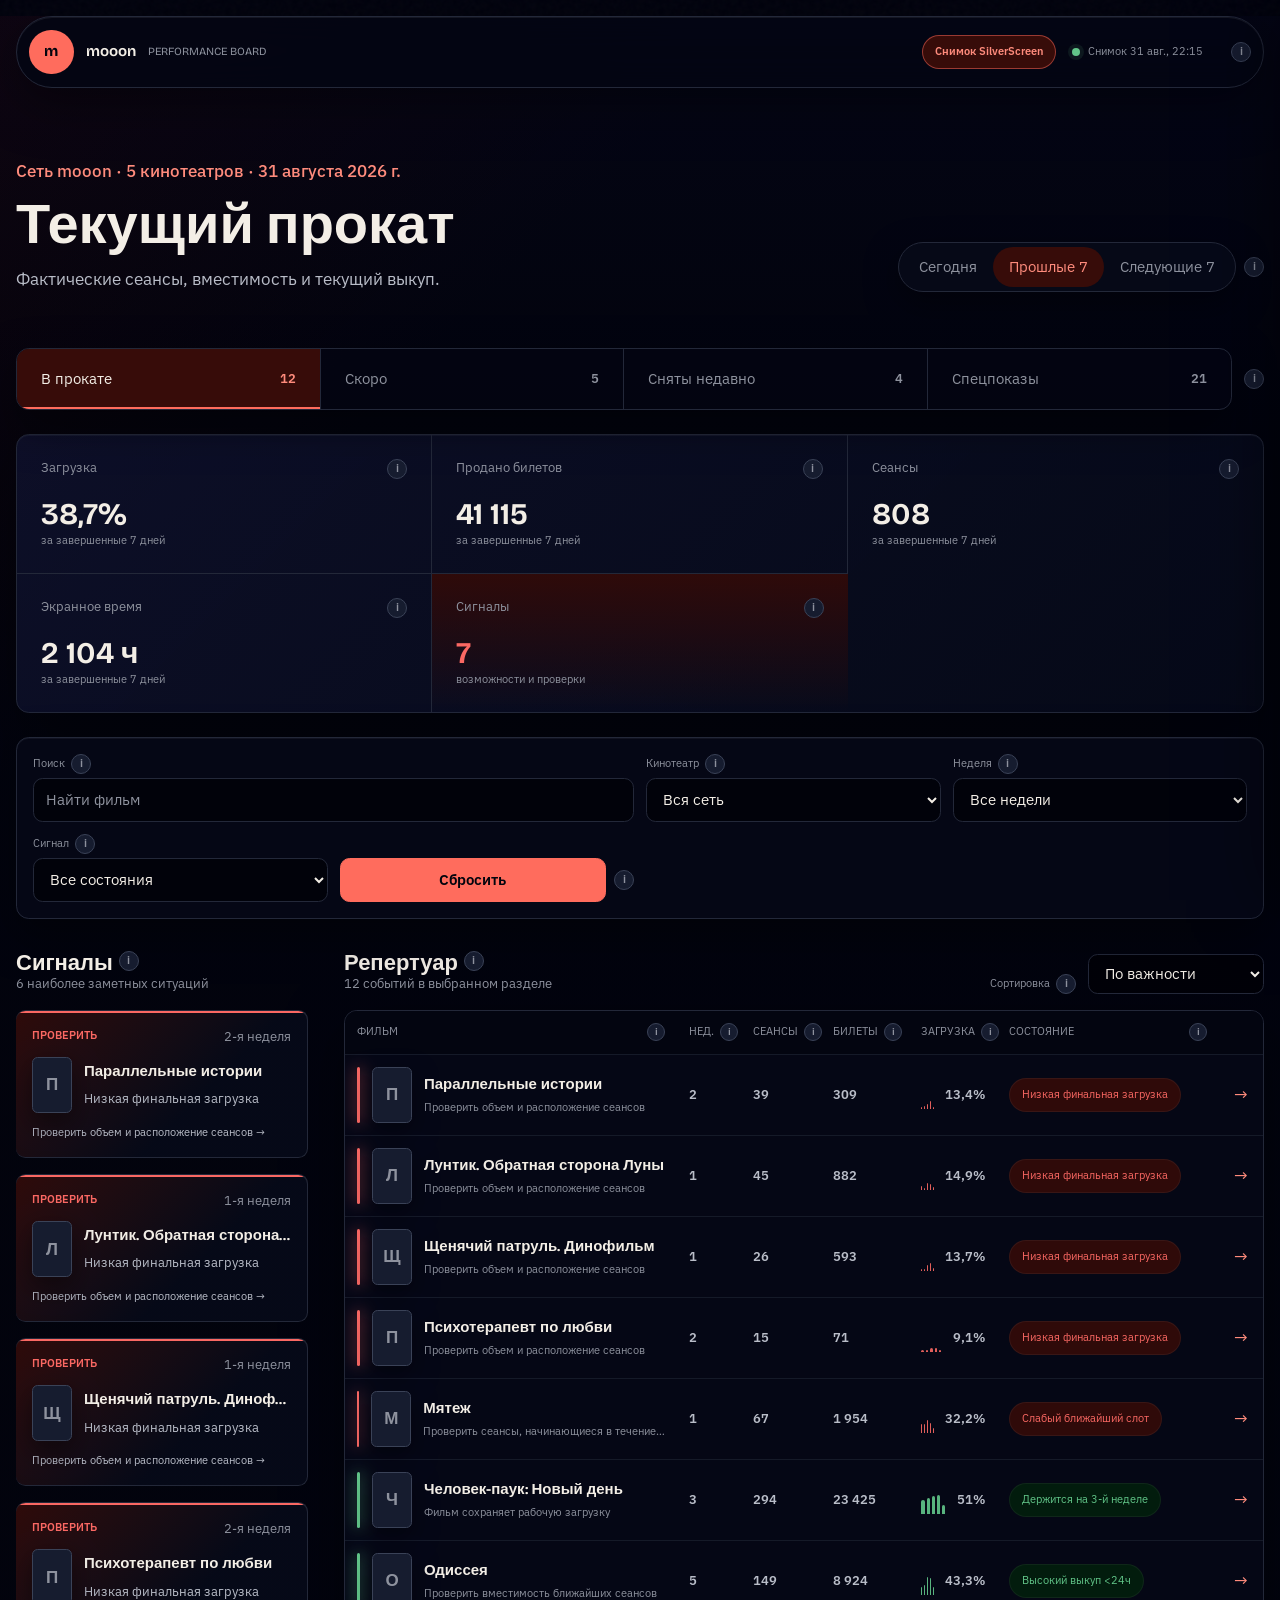
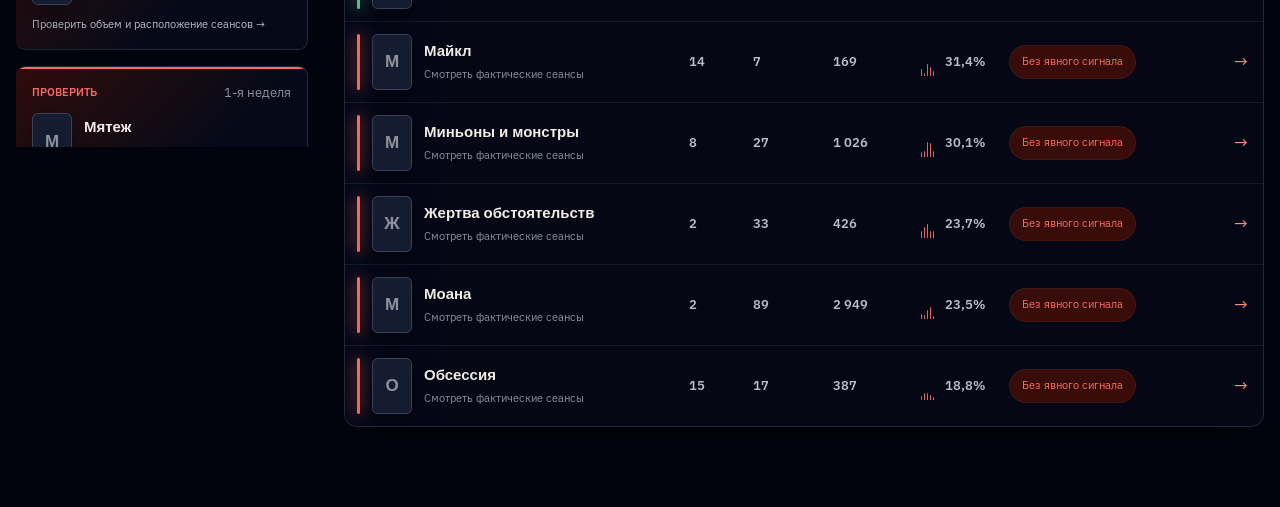
==== commit ba34d0c8: "Publish performance board contextual help" ====
--- a/performance-board/index.html
+++ b/performance-board/index.html
@@ -7,8 +7,9 @@
     <meta name="theme-color" content="#0d1019">
     <link rel="icon" href="data:,">
     <title>Current Performance Board · mooon</title>
-    <link rel="stylesheet" href="styles.css">
-    <link rel="stylesheet" href="market-theme.css">
+    <link rel="stylesheet" href="styles.css?v=20260901-help2">
+    <link rel="stylesheet" href="market-theme.css?v=20260901-help2">
+    <link rel="stylesheet" href="tooltips.css?v=20260901-help2">
   </head>
   <body data-data-url="data/board.json">
     <header class="topbar">
@@ -19,6 +20,7 @@
       <div class="topbar__context">
         <span class="demo-label">Снимок SilverScreen</span>
         <span class="freshness" id="freshness"><i aria-hidden="true"></i><span>Загрузка данных…</span></span>
+        <button class="help-trigger" type="button" data-help="snapshot" aria-label="Справка о снимке данных">i</button>
       </div>
     </header>
 
@@ -30,37 +32,43 @@
             <h1 id="board-title">Текущий прокат</h1>
             <p id="board-description">Фактические сеансы, вместимость и текущий выкуп.</p>
           </div>
-          <div class="period-switch" role="group" aria-label="Период отчета">
-            <button type="button" data-period="today">Сегодня</button>
-            <button class="is-active" type="button" data-period="7d">Прошлые 7</button>
-            <button type="button" data-period="next">Следующие 7</button>
+          <div class="period-control">
+            <div class="period-switch" role="group" aria-label="Период отчета">
+              <button type="button" data-period="today">Сегодня</button>
+              <button class="is-active" type="button" data-period="7d">Прошлые 7</button>
+              <button type="button" data-period="next">Следующие 7</button>
+            </div>
+            <button class="help-trigger" type="button" data-help="period" aria-label="Справка о периоде отчета">i</button>
           </div>
         </header>
 
-        <nav class="catalog-tabs" id="catalog-tabs" aria-label="Состояние репертуара"></nav>
+        <div class="catalog-control">
+          <nav class="catalog-tabs" id="catalog-tabs" aria-label="Состояние репертуара"></nav>
+          <button class="help-trigger" type="button" data-help="catalog" aria-label="Справка о разделах репертуара">i</button>
+        </div>
 
         <section class="metric-strip" id="network-metrics" aria-label="Сводка сети"></section>
 
         <section class="filter-bar" aria-label="Фильтры репертуара">
-          <label class="search-field">
-            <span class="sr-only">Найти фильм</span>
+          <div class="filter-field search-field">
+            <div class="field-label"><label for="search-input">Поиск</label><button class="help-trigger" type="button" data-help="search" aria-label="Справка о поиске">i</button></div>
             <input id="search-input" type="search" placeholder="Найти фильм">
-          </label>
-          <label>
-            <span>Кинотеатр</span>
+          </div>
+          <div class="filter-field">
+            <div class="field-label"><label for="cinema-filter">Кинотеатр</label><button class="help-trigger" type="button" data-help="cinema_filter" aria-label="Справка о фильтре кинотеатров">i</button></div>
             <select id="cinema-filter"></select>
-          </label>
-          <label>
-            <span>Неделя</span>
+          </div>
+          <div class="filter-field">
+            <div class="field-label"><label for="week-filter">Неделя</label><button class="help-trigger" type="button" data-help="week_filter" aria-label="Справка о прокатной неделе">i</button></div>
             <select id="week-filter">
               <option value="">Все недели</option>
               <option value="1">Премьеры</option>
               <option value="2">2-я неделя</option>
               <option value="3+">3-я и позже</option>
             </select>
-          </label>
-          <label>
-            <span>Сигнал</span>
+          </div>
+          <div class="filter-field">
+            <div class="field-label"><label for="signal-filter">Сигнал</label><button class="help-trigger" type="button" data-help="signal_filter" aria-label="Справка о фильтре сигналов">i</button></div>
             <select id="signal-filter">
               <option value="">Все состояния</option>
               <option value="critical">Требует решения</option>
@@ -68,15 +76,18 @@
               <option value="watch">Наблюдать</option>
               <option value="stable">Стабильно</option>
             </select>
-          </label>
-          <button class="reset-button" id="reset-filters" type="button">Сбросить</button>
+          </div>
+          <div class="reset-control">
+            <button class="reset-button" id="reset-filters" type="button">Сбросить</button>
+            <button class="help-trigger" type="button" data-help="reset" aria-label="Справка о сбросе фильтров">i</button>
+          </div>
         </section>
 
         <div class="board-layout">
           <aside class="decision-rail" aria-labelledby="decisions-title">
             <header class="section-head section-head--compact">
               <div>
-                <h2 id="decisions-title">Сигналы</h2>
+                <div class="section-title-row"><h2 id="decisions-title">Сигналы</h2><button class="help-trigger" type="button" data-help="signals_section" aria-label="Справка о сигналах">i</button></div>
                 <p id="decision-count">—</p>
               </div>
             </header>
@@ -86,18 +97,18 @@
           <section class="portfolio" aria-labelledby="portfolio-title">
             <header class="section-head">
               <div>
-                <h2 id="portfolio-title">Репертуар</h2>
+                <div class="section-title-row"><h2 id="portfolio-title">Репертуар</h2><button class="help-trigger" type="button" data-help="portfolio_section" aria-label="Справка о репертуаре">i</button></div>
                 <p id="portfolio-count">—</p>
               </div>
-              <label class="sort-control">
-                <span>Сортировка</span>
+              <div class="sort-control">
+                <div class="field-label"><label for="sort-filter">Сортировка</label><button class="help-trigger" type="button" data-help="sort" aria-label="Справка о сортировке">i</button></div>
                 <select id="sort-filter">
                   <option value="priority">По важности</option>
                   <option value="occupancy">По загрузке</option>
                   <option value="tickets">По билетам</option>
                   <option value="screenHours">По экранному времени</option>
                 </select>
-              </label>
+              </div>
             </header>
             <div class="portfolio-table" id="portfolio-table" aria-live="polite"></div>
           </section>
@@ -114,7 +125,7 @@
             <section class="analysis-section" aria-labelledby="trend-title">
               <header class="section-head">
                 <div>
-                  <h2 id="trend-title">Финальная загрузка</h2>
+                  <div class="section-title-row"><h2 id="trend-title">Финальная загрузка</h2><button class="help-trigger" type="button" data-help="trend_section" aria-label="Справка о графике загрузки">i</button></div>
                   <p>Завершенные сеансы по дням</p>
                 </div>
               </header>
@@ -124,7 +135,7 @@
             <section class="analysis-section" aria-labelledby="cinema-title">
               <header class="section-head">
                 <div>
-                  <h2 id="cinema-title">Где фильм работает</h2>
+                  <div class="section-title-row"><h2 id="cinema-title">Где фильм работает</h2><button class="help-trigger" type="button" data-help="cinema_section" aria-label="Справка о сравнении кинотеатров">i</button></div>
                   <p>Разница между площадками</p>
                 </div>
               </header>
@@ -135,7 +146,7 @@
           <aside class="evidence-panel" aria-labelledby="evidence-title">
             <header class="section-head section-head--compact">
               <div>
-                <h2 id="evidence-title">Вывод</h2>
+                <div class="section-title-row"><h2 id="evidence-title">Вывод</h2><button class="help-trigger" type="button" data-help="evidence_section" aria-label="Справка об аналитическом выводе">i</button></div>
                 <p>Почему система это подсвечивает</p>
               </div>
             </header>
@@ -146,7 +157,7 @@
         <section class="analysis-section daypart-section" aria-labelledby="daypart-title">
           <header class="section-head">
             <div>
-              <h2 id="daypart-title">Спрос по времени</h2>
+              <div class="section-title-row"><h2 id="daypart-title">Спрос по времени</h2><button class="help-trigger" type="button" data-help="daypart_section" aria-label="Справка о спросе по времени">i</button></div>
               <p>Загрузка и объем сеансов по частям дня</p>
             </div>
           </header>
@@ -156,13 +167,16 @@
         <section class="analysis-section sessions-section" aria-labelledby="sessions-title">
           <header class="section-head">
             <div>
-              <h2 id="sessions-title">Все сеансы</h2>
+              <div class="section-title-row"><h2 id="sessions-title">Все сеансы</h2><button class="help-trigger" type="button" data-help="sessions_section" aria-label="Справка о списке сеансов">i</button></div>
               <p id="sessions-caption">—</p>
             </div>
-            <div class="session-tabs" role="tablist" aria-label="Состояние сеансов">
-              <button class="is-active" type="button" data-session-state="all" role="tab">Все</button>
-              <button type="button" data-session-state="upcoming" role="tab">Предстоящие</button>
-              <button type="button" data-session-state="past" role="tab">Завершенные</button>
+            <div class="session-tab-control">
+              <div class="session-tabs" role="tablist" aria-label="Состояние сеансов">
+                <button class="is-active" type="button" data-session-state="all" role="tab">Все</button>
+                <button type="button" data-session-state="upcoming" role="tab">Предстоящие</button>
+                <button type="button" data-session-state="past" role="tab">Завершенные</button>
+              </div>
+              <button class="help-trigger" type="button" data-help="session_tabs" aria-label="Справка о переключателе сеансов">i</button>
             </div>
           </header>
           <div class="session-table" id="session-table"></div>
@@ -174,7 +188,7 @@
     <aside class="session-drawer" id="session-drawer" aria-labelledby="drawer-title" aria-hidden="true" inert>
       <header>
         <div>
-          <span>Разбор сеанса</span>
+          <span class="drawer-kicker">Разбор сеанса <button class="help-trigger" type="button" data-help="session_drawer" aria-label="Справка о разборе сеанса">i</button></span>
           <h2 id="drawer-title">—</h2>
         </div>
         <button class="icon-button" id="close-drawer" type="button" aria-label="Закрыть">×</button>
@@ -182,6 +196,8 @@
       <div id="drawer-content"></div>
     </aside>
 
-    <script src="app.js"></script>
+    <div class="help-tooltip" id="help-tooltip" role="tooltip" hidden></div>
+
+    <script src="app.js?v=20260901-help2"></script>
   </body>
 </html>
--- a/performance-board/styles.css
+++ b/performance-board/styles.css
@@ -5,7 +5,7 @@
 * { box-sizing: border-box; }
 [hidden] { display: none !important; }
 html, body { overflow-x: clip; }
-html { min-width: 320px; background: var(--color-paper); }
+html { min-width: 0; background: var(--color-paper); }
 body {
   margin: 0;
   color: var(--color-ink);
--- a/performance-board/market-theme.css
+++ b/performance-board/market-theme.css
@@ -674,6 +674,11 @@
 }
 
 @media (max-width: 24rem) {
+  .topbar,
+  .app-shell {
+    width: calc(100% - 2rem);
+  }
+
   .brand span,
   .demo-label {
     display: none;
--- a/performance-board/tooltips.css
+++ b/performance-board/tooltips.css
@@ -0,0 +1,255 @@
+/* Contextual help: one trigger per semantic unit. */
+
+.help-trigger {
+  position: relative;
+  flex: 0 0 auto;
+  display: inline-grid;
+  place-items: center;
+  width: 1.25rem;
+  height: 1.25rem;
+  min-width: 1.25rem;
+  min-height: 1.25rem;
+  padding: 0;
+  color: var(--color-muted);
+  background: var(--color-paper-strong);
+  border: var(--rule-thin) solid var(--color-rule-strong);
+  border-radius: 50%;
+  font: 600 0.6875rem/1 var(--font-body);
+  text-transform: none;
+  cursor: help;
+  transition: color var(--dur-short) var(--ease-out), border-color var(--dur-short) var(--ease-out), background-color var(--dur-short) var(--ease-out);
+}
+
+.help-trigger:hover,
+.help-trigger:focus-visible,
+.help-trigger[aria-expanded="true"] {
+  color: var(--color-accent-strong);
+  background: var(--color-accent-soft);
+  border-color: var(--color-accent-border);
+}
+
+.help-trigger:focus-visible {
+  outline: var(--rule-strong) solid var(--color-focus);
+  outline-offset: 0.1875rem;
+}
+
+.period-control,
+.catalog-control,
+.session-tab-control,
+.reset-control,
+.field-label,
+.section-title-row,
+.metric__label,
+.table-head-label,
+.drawer-kicker {
+  display: flex;
+  align-items: center;
+}
+
+.period-control,
+.session-tab-control,
+.reset-control {
+  gap: var(--space-2xs);
+}
+
+.catalog-control {
+  gap: var(--space-xs);
+  margin-bottom: var(--space-md);
+}
+
+.catalog-control .catalog-tabs {
+  flex: 1 1 auto;
+  min-width: 0;
+  margin-bottom: 0;
+}
+
+.field-label,
+.section-title-row,
+.metric__label,
+.table-head-label,
+.drawer-kicker {
+  gap: 0.375rem;
+}
+
+.filter-field {
+  display: grid;
+  gap: var(--space-3xs);
+  min-width: 0;
+}
+
+.field-label {
+  min-height: 1.25rem;
+  color: var(--color-muted);
+  font-size: var(--text-xs);
+}
+
+.filter-field > input,
+.filter-field > select {
+  width: 100%;
+  min-width: 0;
+  height: 2.75rem;
+  padding: 0 var(--space-xs);
+}
+
+.sort-control {
+  align-items: end;
+}
+
+.sort-control .field-label {
+  flex: 0 0 auto;
+}
+
+.reset-control {
+  align-self: end;
+}
+
+.reset-control .reset-button {
+  width: 100%;
+}
+
+.section-title-row {
+  align-items: flex-start;
+  width: fit-content;
+}
+
+.section-title-row h2,
+.metric__label span {
+  margin-bottom: 0;
+}
+
+.metric__label {
+  align-items: flex-start;
+  justify-content: space-between;
+  min-height: 1.5rem;
+  margin-bottom: var(--space-sm);
+}
+
+.metric__label span {
+  min-width: 0;
+}
+
+.metric > .metric__label + strong {
+  margin-top: auto;
+}
+
+.table-head-label {
+  justify-content: space-between;
+  min-width: 0;
+}
+
+.table-head-label .help-trigger {
+  width: 1.125rem;
+  height: 1.125rem;
+  min-width: 1.125rem;
+  min-height: 1.125rem;
+  font-size: 0.625rem;
+}
+
+.drawer-kicker {
+  color: inherit;
+}
+
+.help-tooltip {
+  position: fixed;
+  z-index: var(--z-tooltip);
+  width: max-content;
+  max-width: min(18rem, calc(100vw - 2rem));
+  padding: 0.625rem 0.75rem;
+  color: var(--color-ink);
+  background: var(--color-panel-drawer);
+  border: var(--rule-thin) solid var(--color-rule-strong);
+  border-radius: var(--radius-sm);
+  box-shadow: 0 1rem 3rem var(--color-shadow), inset 0 1px 0 var(--color-surface-highlight-soft);
+  font: 400 var(--text-sm)/1.45 var(--font-body);
+  opacity: 0;
+  pointer-events: none;
+  transform: translateY(-0.25rem);
+  transition: opacity var(--dur-short) var(--ease-out), transform var(--dur-short) var(--ease-out);
+}
+
+.help-tooltip::before {
+  content: "";
+  position: absolute;
+  left: var(--tooltip-arrow-left);
+  width: 0.5rem;
+  height: 0.5rem;
+  background: var(--color-panel-drawer);
+  border: solid var(--color-rule-strong);
+  transform: translateX(-50%) rotate(45deg);
+}
+
+.help-tooltip[data-placement="below"]::before {
+  top: -0.3125rem;
+  border-width: var(--rule-thin) 0 0 var(--rule-thin);
+}
+
+.help-tooltip[data-placement="above"]::before {
+  bottom: -0.3125rem;
+  border-width: 0 var(--rule-thin) var(--rule-thin) 0;
+}
+
+.help-tooltip.is-visible {
+  opacity: 1;
+  transform: translateY(0);
+}
+
+.help-tooltip[hidden] {
+  display: none;
+}
+
+@media (max-width: 48rem) {
+  .topbar__context > .help-trigger {
+    display: none;
+  }
+
+  .period-control,
+  .session-tab-control {
+    width: 100%;
+  }
+
+  .period-control .period-switch,
+  .session-tab-control .session-tabs {
+    flex: 1 1 auto;
+  }
+
+  .catalog-control {
+    align-items: flex-start;
+  }
+
+  .reset-control {
+    grid-column: span 2;
+  }
+}
+
+@media (max-width: 24rem) {
+  .catalog-control {
+    position: relative;
+    display: block;
+  }
+
+  .catalog-control > .help-trigger {
+    position: absolute;
+    top: -1.75rem;
+    right: 0;
+  }
+
+  .catalog-control .catalog-tab {
+    gap: var(--space-2xs);
+    padding-inline: var(--space-2xs);
+    font-size: var(--text-sm);
+  }
+
+  .reset-control {
+    grid-column: span 1;
+  }
+
+  .help-tooltip {
+    font-size: var(--text-xs);
+  }
+}
+
+@media (prefers-reduced-motion: reduce) {
+  .help-tooltip {
+    transition: none;
+  }
+}
